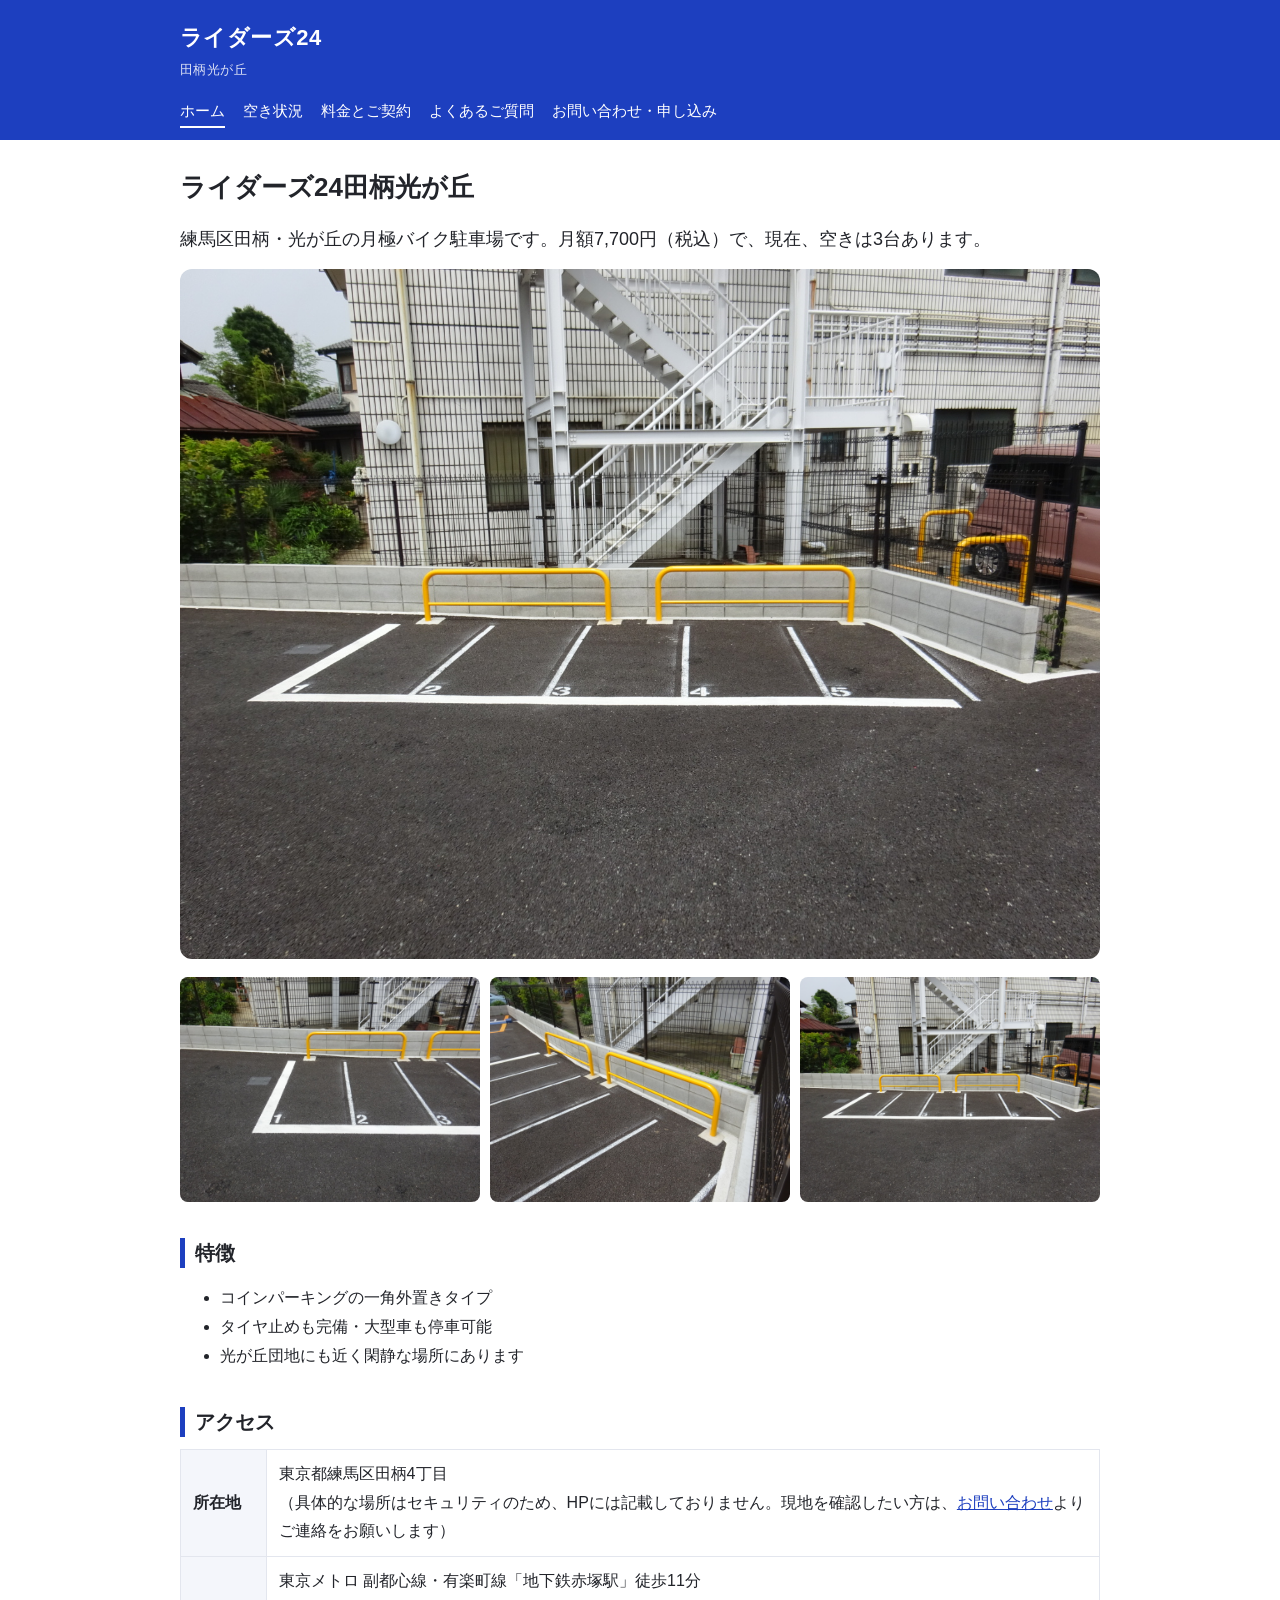
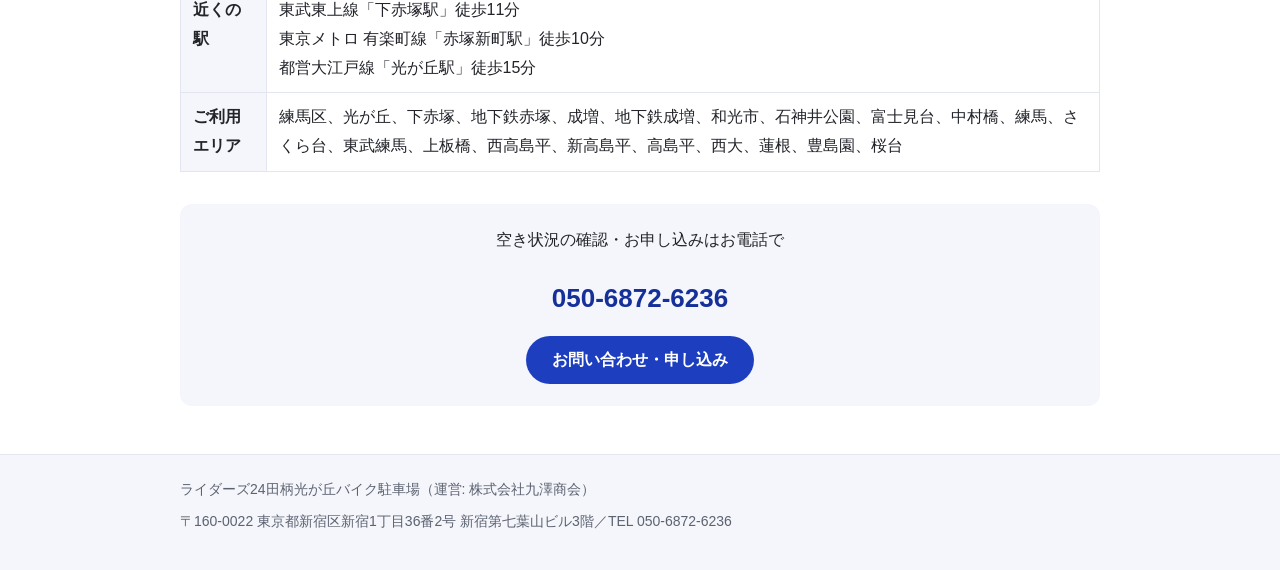
==== hikarigaoka/index.html @ acf4bc8e "ライダーズ24 サイト初版（ブランドトップ＋田柄光が丘5ページ）" ====
<!DOCTYPE html>
<html lang="ja">
<head>
<meta charset="utf-8">
<meta name="viewport" content="width=device-width, initial-scale=1">
<title>練馬区田柄・光が丘の月極バイク駐車場｜ライダーズ24田柄光が丘</title>
<meta name="description" content="練馬区田柄・光が丘の月極バイク駐車場「ライダーズ24田柄光が丘」。月額7,700円（税込）、現在空きは3台です。地下鉄赤塚駅・下赤塚駅から徒歩11分。">
<link rel="stylesheet" href="/assets/style.css">
<script type="application/ld+json">
{
  "@context": "https://schema.org",
  "@type": "ParkingFacility",
  "name": "ライダーズ24田柄光が丘",
  "address": { "@type": "PostalAddress", "addressRegion": "東京都", "addressLocality": "練馬区", "streetAddress": "田柄4丁目" },
  "telephone": "050-6872-6236",
  "url": "https://riders24.kuzawashokai.com/hikarigaoka/"
}
</script>
</head>
<body>
<header class="site-header">
  <div class="inner">
    <a class="brand" href="/">ライダーズ24<small>田柄光が丘</small></a>
  </div>
  <nav class="main-nav">
    <a href="/hikarigaoka/" aria-current="page">ホーム</a>
    <a href="/hikarigaoka/status/">空き状況</a>
    <a href="/hikarigaoka/price/">料金とご契約</a>
    <a href="/hikarigaoka/qanda/">よくあるご質問</a>
    <a href="/hikarigaoka/contact/">お問い合わせ・申し込み</a>
  </nav>
</header>
<main>
  <h1>ライダーズ24田柄光が丘</h1>
  <p class="lead">練馬区田柄・光が丘の月極バイク駐車場です。月額7,700円（税込）で、現在、空きは3台あります。</p>

  <div class="hero"><img src="/assets/img/photo1.jpg" alt="ライダーズ24田柄光が丘の駐車スペース"></div>
  <div class="gallery">
    <img src="/assets/img/photo2.jpg" alt="駐車スペースの様子">
    <img src="/assets/img/photo3.jpg" alt="駐車スペースの様子">
    <img src="/assets/img/photo1.jpg" alt="駐車スペースの様子">
  </div>

  <h2>特徴</h2>
  <ul>
    <li>コインパーキングの一角外置きタイプ</li>
    <li>タイヤ止めも完備・大型車も停車可能</li>
    <li>光が丘団地にも近く閑静な場所にあります</li>
  </ul>

  <h2>アクセス</h2>
  <table class="info">
    <tr><th>所在地</th><td>東京都練馬区田柄4丁目<br>（具体的な場所はセキュリティのため、HPには記載しておりません。現地を確認したい方は、<a href="/hikarigaoka/contact/">お問い合わせ</a>よりご連絡をお願いします）</td></tr>
    <tr><th>近くの駅</th><td>東京メトロ 副都心線・有楽町線「地下鉄赤塚駅」徒歩11分<br>
    東武東上線「下赤塚駅」徒歩11分<br>
    東京メトロ 有楽町線「赤塚新町駅」徒歩10分<br>
    都営大江戸線「光が丘駅」徒歩15分</td></tr>
    <tr><th>ご利用エリア</th><td>練馬区、光が丘、下赤塚、地下鉄赤塚、成増、地下鉄成増、和光市、石神井公園、富士見台、中村橋、練馬、さくら台、東武練馬、上板橋、西高島平、新高島平、高島平、西大、蓮根、豊島園、桜台</td></tr>
  </table>

  <div class="cta">
    <p>空き状況の確認・お申し込みはお電話で</p>
    <a class="tel" href="tel:+815068726236">050-6872-6236</a><br>
    <a class="btn" href="/hikarigaoka/contact/">お問い合わせ・申し込み</a>
  </div>
</main>
<footer class="site-footer">
  <div class="inner">
    <p>ライダーズ24田柄光が丘バイク駐車場（運営: 株式会社九澤商会）</p>
    <p>〒160-0022 東京都新宿区新宿1丁目36番2号 新宿第七葉山ビル3階／TEL 050-6872-6236</p>
  </div>
</footer>
</body>
</html>
---- assets/style.css ----
:root {
  --navy: #1d3fbf;
  --navy-dark: #16309a;
  --ink: #22242a;
  --muted: #5c6270;
  --line: #e3e6ee;
  --bg-soft: #f4f6fb;
  --ok: #0e7a3d;
  --full: #8a8f9c;
  --radius: 12px;
}
* { box-sizing: border-box; }
html { -webkit-text-size-adjust: 100%; }
body {
  margin: 0;
  font-family: "Hiragino Kaku Gothic ProN", "Hiragino Sans", "Noto Sans JP", "Yu Gothic", Meiryo, sans-serif;
  color: var(--ink);
  line-height: 1.8;
  font-size: 16px;
  background: #fff;
}
a { color: var(--navy); }
img { max-width: 100%; height: auto; display: block; }

.site-header {
  background: var(--navy);
  color: #fff;
}
.site-header .inner {
  max-width: 960px;
  margin: 0 auto;
  padding: 18px 20px 14px;
}
.site-header .brand {
  color: #fff;
  text-decoration: none;
  font-size: 22px;
  font-weight: 700;
  letter-spacing: .02em;
}
.site-header .brand small {
  display: block;
  font-size: 13px;
  font-weight: 400;
  opacity: .85;
}
.main-nav {
  max-width: 960px;
  margin: 0 auto;
  padding: 0 20px 12px;
  display: flex;
  flex-wrap: wrap;
  gap: 4px 18px;
}
.main-nav a {
  color: #fff;
  text-decoration: none;
  font-size: 15px;
  padding: 2px 0;
  border-bottom: 2px solid transparent;
}
.main-nav a:hover, .main-nav a[aria-current="page"] { border-bottom-color: #fff; }

main {
  max-width: 960px;
  margin: 0 auto;
  padding: 28px 20px 48px;
}
h1 { font-size: 26px; line-height: 1.5; margin: 0 0 16px; }
h2 {
  font-size: 20px;
  margin: 36px 0 12px;
  padding-left: 10px;
  border-left: 5px solid var(--navy);
  line-height: 1.5;
}
p { margin: 0 0 14px; }
.lead { font-size: 18px; }

.hero img {
  width: 100%;
  border-radius: var(--radius);
}
.gallery {
  display: grid;
  grid-template-columns: repeat(3, 1fr);
  gap: 10px;
  margin: 18px 0;
}
.gallery img { border-radius: 8px; aspect-ratio: 4 / 3; object-fit: cover; width: 100%; }

.card {
  border: 1px solid var(--line);
  border-radius: var(--radius);
  padding: 20px;
  background: #fff;
}
.card h3 { margin: 0 0 8px; font-size: 18px; }
.card-grid { display: grid; grid-template-columns: 1fr; gap: 14px; }
@media (min-width: 640px) { .card-grid { grid-template-columns: 1fr 1fr; } }

.price-big { font-size: 30px; font-weight: 700; color: var(--navy-dark); }
.badge {
  display: inline-block;
  background: var(--ok);
  color: #fff;
  border-radius: 999px;
  padding: 1px 12px;
  font-size: 14px;
  font-weight: 700;
  vertical-align: middle;
}

table.slots, table.info {
  width: 100%;
  border-collapse: collapse;
  margin: 12px 0 18px;
  font-size: 16px;
}
table.slots th, table.slots td,
table.info th, table.info td {
  border: 1px solid var(--line);
  padding: 10px 12px;
  text-align: left;
}
table.slots th, table.info th { background: var(--bg-soft); font-weight: 700; }
table.slots td { text-align: center; }
table.slots th { text-align: center; }
.st-open { color: var(--ok); font-weight: 700; }
.st-full { color: var(--full); }

.notice {
  background: #fff8e6;
  border: 1px solid #f0dfa8;
  border-radius: var(--radius);
  padding: 14px 18px;
  margin: 16px 0;
}
ol.flow { padding-left: 22px; }
ol.flow li { margin-bottom: 8px; }

.qa dt { font-weight: 700; font-size: 17px; margin: 22px 0 6px; }
.qa dd { margin: 0 0 8px; }

.cta {
  background: var(--bg-soft);
  border-radius: var(--radius);
  padding: 22px;
  text-align: center;
  margin: 32px 0 0;
}
.cta .tel {
  display: inline-block;
  font-size: 26px;
  font-weight: 700;
  color: var(--navy-dark);
  text-decoration: none;
  margin: 6px 0;
}
.btn {
  display: inline-block;
  background: var(--navy);
  color: #fff;
  text-decoration: none;
  border-radius: 999px;
  padding: 10px 26px;
  font-weight: 700;
  margin-top: 8px;
}
.btn:hover { background: var(--navy-dark); }

.site-footer {
  border-top: 1px solid var(--line);
  background: var(--bg-soft);
  color: var(--muted);
  font-size: 14px;
}
.site-footer .inner { max-width: 960px; margin: 0 auto; padding: 22px 20px 30px; }
.site-footer p { margin: 0 0 6px; }
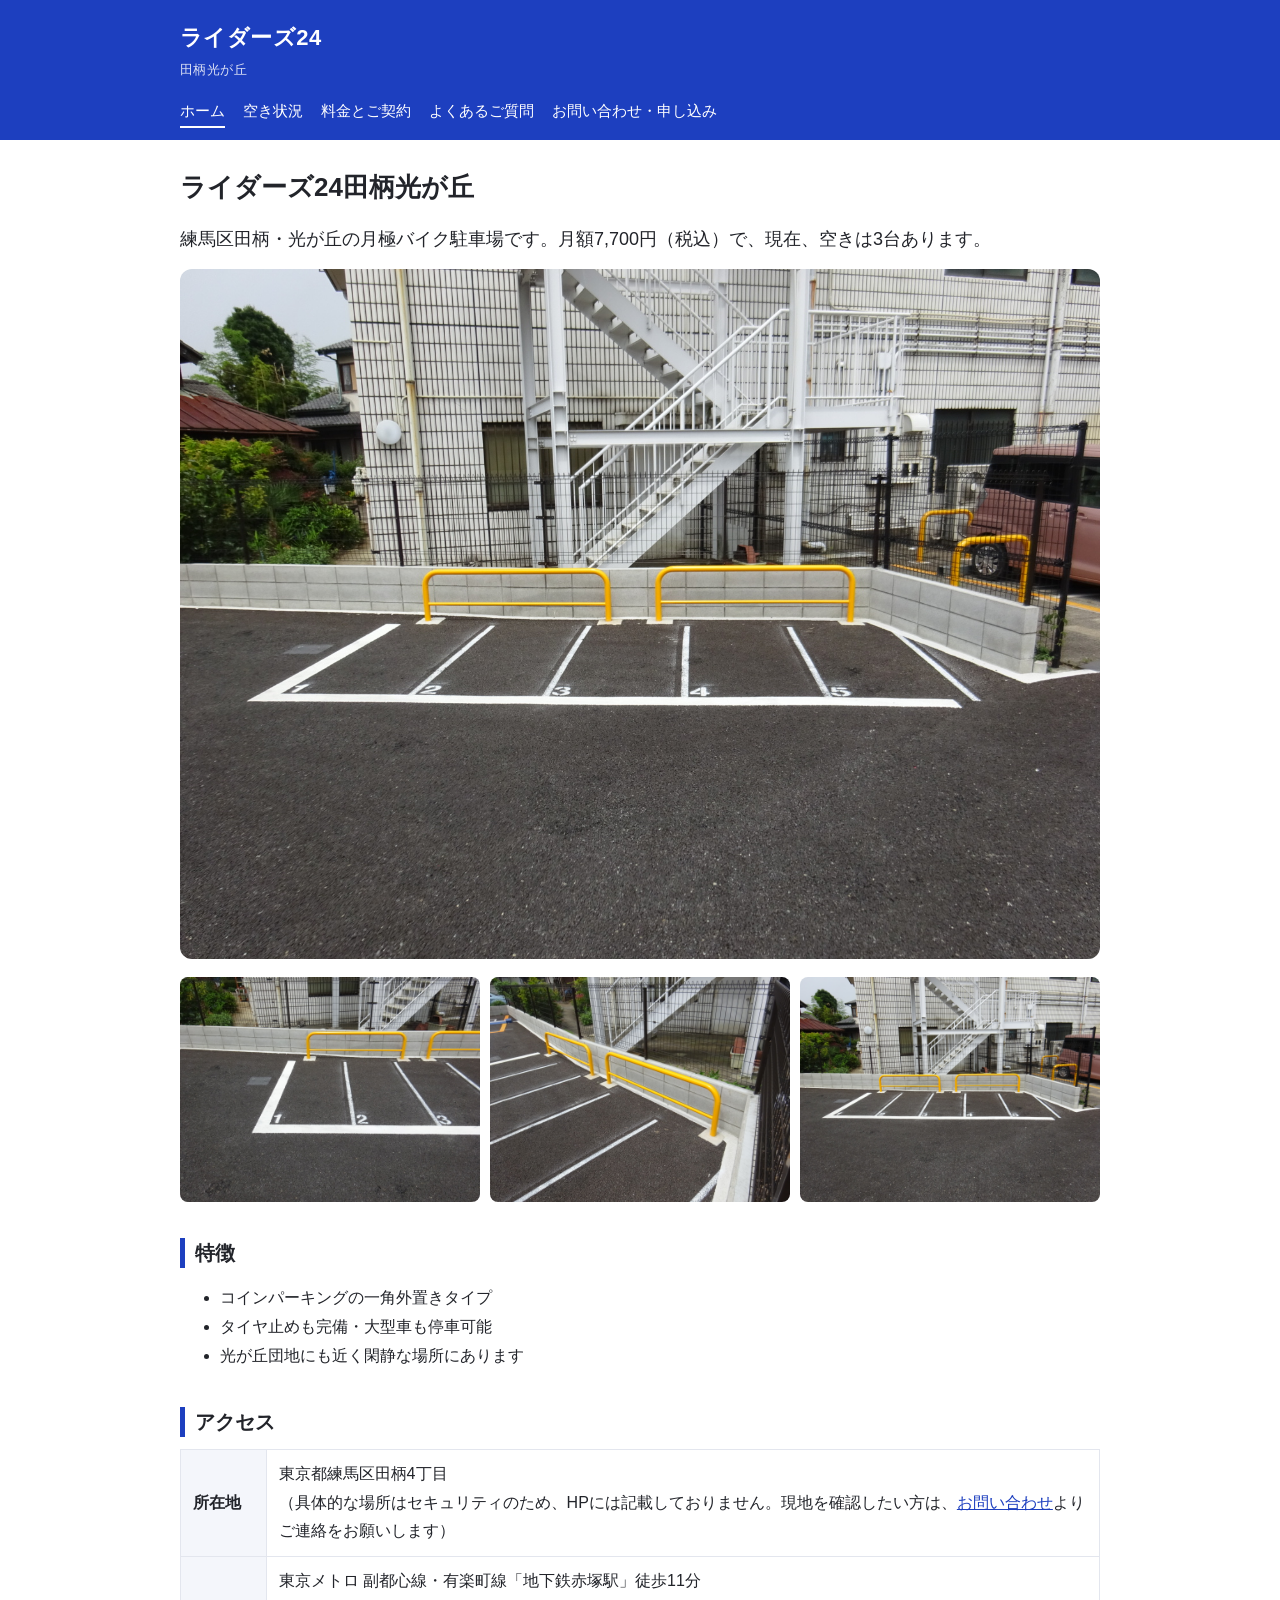
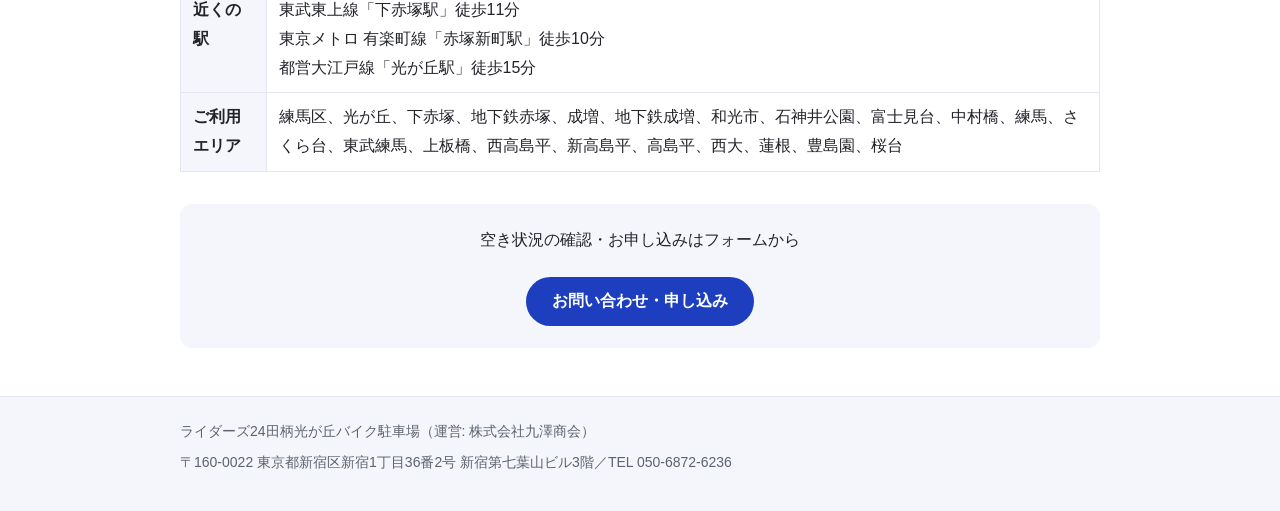
==== commit 6efa7aea: "CTAをフォーム誘導に変更（見出し文言変更・大きな電話番号を削除）" ====
--- a/hikarigaoka/index.html
+++ b/hikarigaoka/index.html
@@ -3,9 +3,12 @@
 <head>
 <meta charset="utf-8">
 <meta name="viewport" content="width=device-width, initial-scale=1">
+<link rel="icon" type="image/svg+xml" href="../favicon.svg">
+<link rel="icon" type="image/png" sizes="32x32" href="../favicon-32.png">
+<link rel="apple-touch-icon" href="../apple-touch-icon.png">
 <title>練馬区田柄・光が丘の月極バイク駐車場｜ライダーズ24田柄光が丘</title>
 <meta name="description" content="練馬区田柄・光が丘の月極バイク駐車場「ライダーズ24田柄光が丘」。月額7,700円（税込）、現在空きは3台です。地下鉄赤塚駅・下赤塚駅から徒歩11分。">
-<link rel="stylesheet" href="/assets/style.css">
+<link rel="stylesheet" href="../assets/style.css">
 <script type="application/ld+json">
 {
   "@context": "https://schema.org",
@@ -20,25 +23,25 @@
 <body>
 <header class="site-header">
   <div class="inner">
-    <a class="brand" href="/">ライダーズ24<small>田柄光が丘</small></a>
+    <a class="brand" href="../">ライダーズ24<small>田柄光が丘</small></a>
   </div>
   <nav class="main-nav">
-    <a href="/hikarigaoka/" aria-current="page">ホーム</a>
-    <a href="/hikarigaoka/status/">空き状況</a>
-    <a href="/hikarigaoka/price/">料金とご契約</a>
-    <a href="/hikarigaoka/qanda/">よくあるご質問</a>
-    <a href="/hikarigaoka/contact/">お問い合わせ・申し込み</a>
+    <a href="./" aria-current="page">ホーム</a>
+    <a href="status/">空き状況</a>
+    <a href="price/">料金とご契約</a>
+    <a href="qanda/">よくあるご質問</a>
+    <a href="contact/">お問い合わせ・申し込み</a>
   </nav>
 </header>
 <main>
   <h1>ライダーズ24田柄光が丘</h1>
   <p class="lead">練馬区田柄・光が丘の月極バイク駐車場です。月額7,700円（税込）で、現在、空きは3台あります。</p>
 
-  <div class="hero"><img src="/assets/img/photo1.jpg" alt="ライダーズ24田柄光が丘の駐車スペース"></div>
+  <div class="hero"><img src="../assets/img/photo1.jpg" alt="ライダーズ24田柄光が丘の駐車スペース"></div>
   <div class="gallery">
-    <img src="/assets/img/photo2.jpg" alt="駐車スペースの様子">
-    <img src="/assets/img/photo3.jpg" alt="駐車スペースの様子">
-    <img src="/assets/img/photo1.jpg" alt="駐車スペースの様子">
+    <img src="../assets/img/photo2.jpg" alt="駐車スペースの様子">
+    <img src="../assets/img/photo3.jpg" alt="駐車スペースの様子">
+    <img src="../assets/img/photo1.jpg" alt="駐車スペースの様子">
   </div>
 
   <h2>特徴</h2>
@@ -50,7 +53,7 @@
 
   <h2>アクセス</h2>
   <table class="info">
-    <tr><th>所在地</th><td>東京都練馬区田柄4丁目<br>（具体的な場所はセキュリティのため、HPには記載しておりません。現地を確認したい方は、<a href="/hikarigaoka/contact/">お問い合わせ</a>よりご連絡をお願いします）</td></tr>
+    <tr><th>所在地</th><td>東京都練馬区田柄4丁目<br>（具体的な場所はセキュリティのため、HPには記載しておりません。現地を確認したい方は、<a href="contact/">お問い合わせ</a>よりご連絡をお願いします）</td></tr>
     <tr><th>近くの駅</th><td>東京メトロ 副都心線・有楽町線「地下鉄赤塚駅」徒歩11分<br>
     東武東上線「下赤塚駅」徒歩11分<br>
     東京メトロ 有楽町線「赤塚新町駅」徒歩10分<br>
@@ -59,9 +62,8 @@
   </table>
 
   <div class="cta">
-    <p>空き状況の確認・お申し込みはお電話で</p>
-    <a class="tel" href="tel:+815068726236">050-6872-6236</a><br>
-    <a class="btn" href="/hikarigaoka/contact/">お問い合わせ・申し込み</a>
+    <p>空き状況の確認・お申し込みはフォームから</p>
+    <a class="btn" href="contact/">お問い合わせ・申し込み</a>
   </div>
 </main>
 <footer class="site-footer">
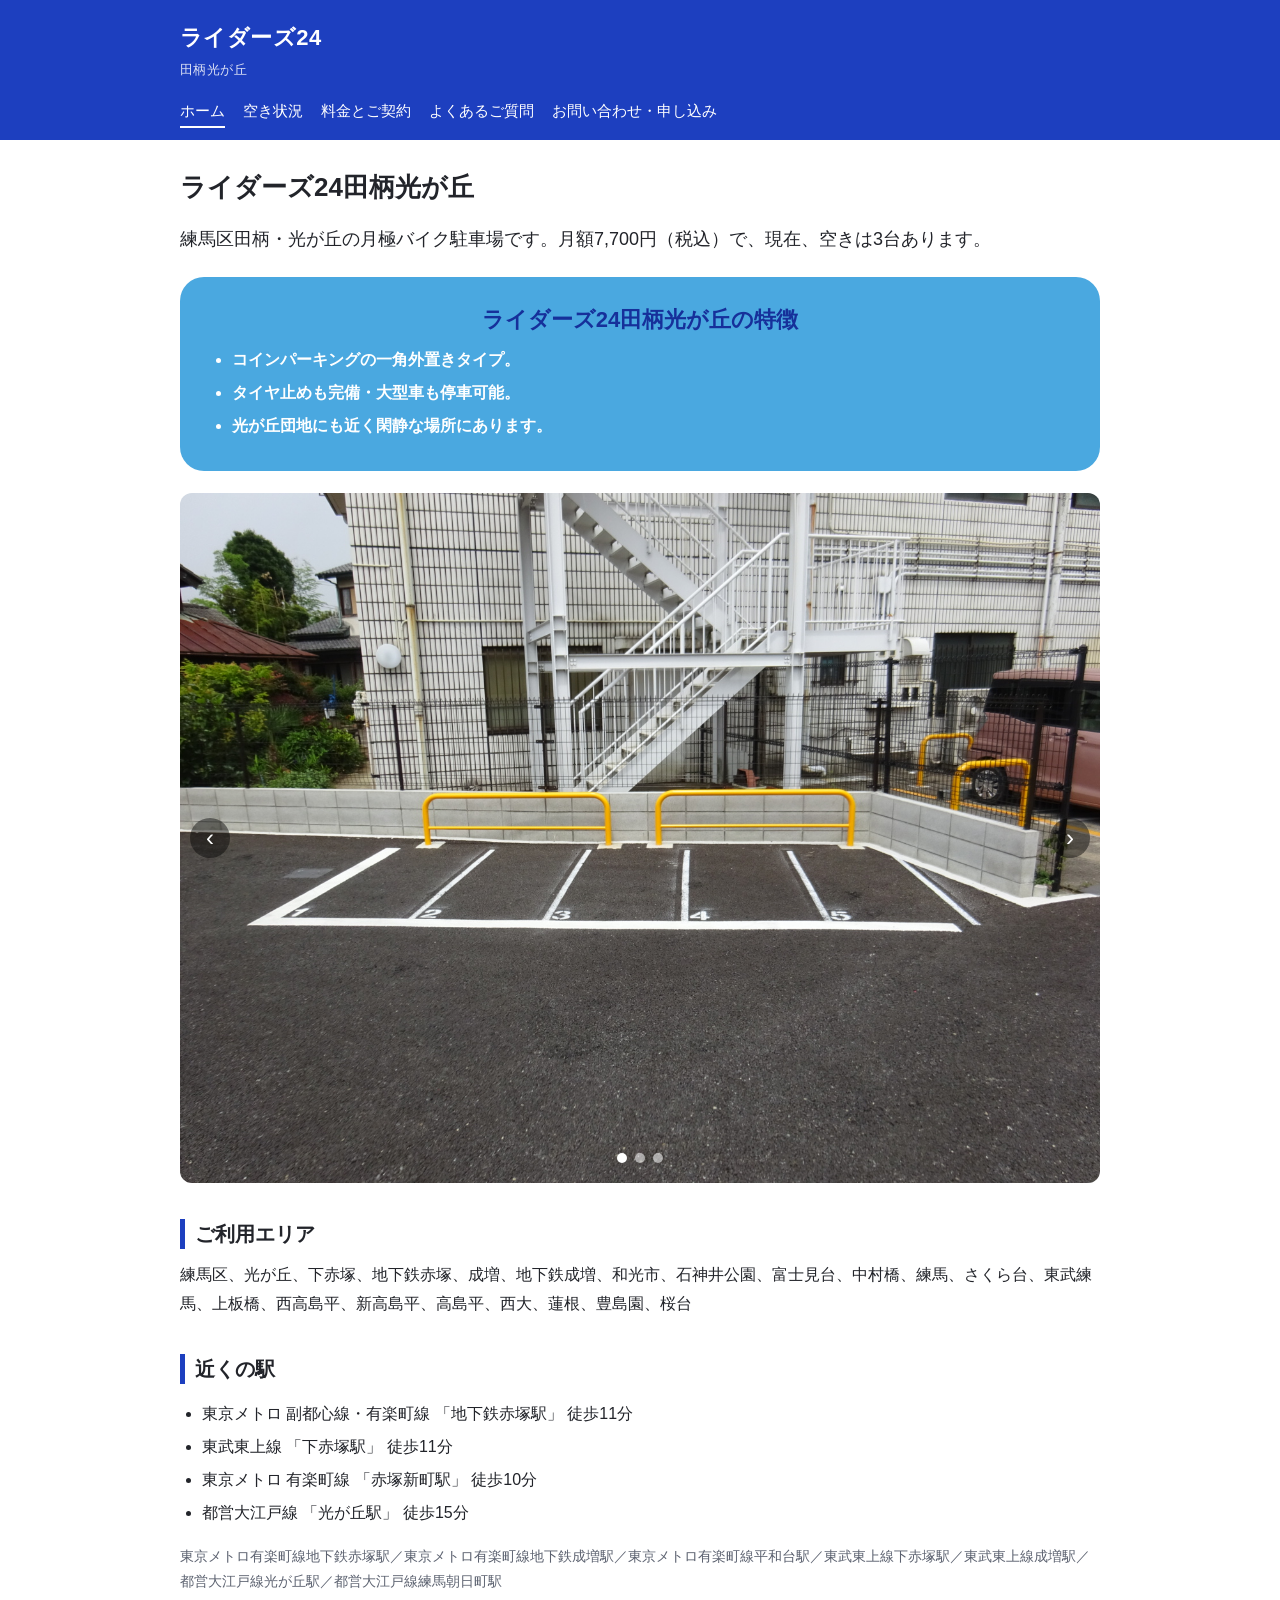
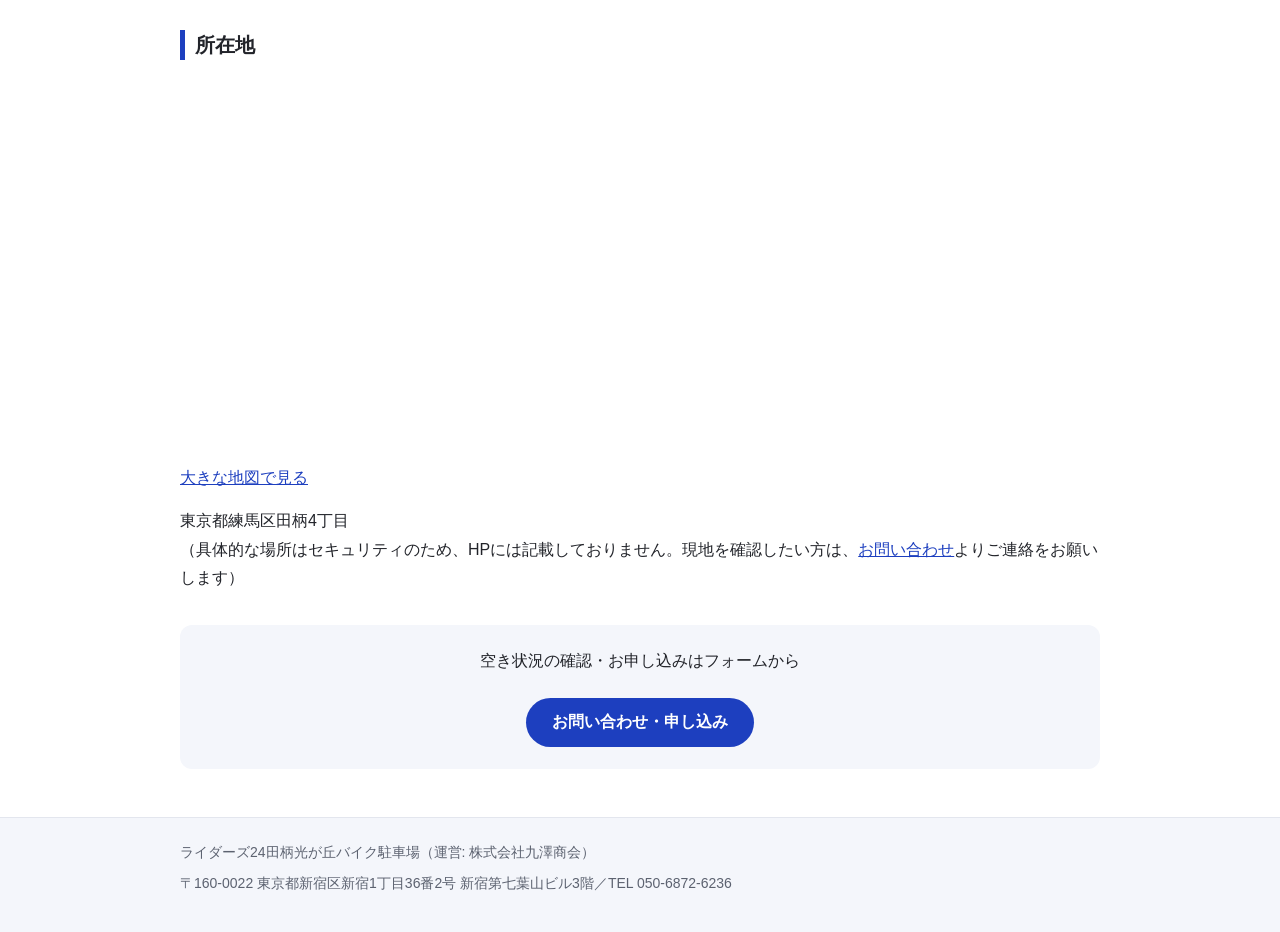
==== commit 03e6e347: "トップをWix同等機能に: 特徴ボックス・写真スライダー・ご利用エリア/近くの駅の独立セクション・Googleマップ埋め込み、sitemap/robots追加" ====
--- a/hikarigaoka/index.html
+++ b/hikarigaoka/index.html
@@ -37,29 +37,44 @@
   <h1>ライダーズ24田柄光が丘</h1>
   <p class="lead">練馬区田柄・光が丘の月極バイク駐車場です。月額7,700円（税込）で、現在、空きは3台あります。</p>
 
-  <div class="hero"><img src="../assets/img/photo1.jpg" alt="ライダーズ24田柄光が丘の駐車スペース"></div>
-  <div class="gallery">
-    <img src="../assets/img/photo2.jpg" alt="駐車スペースの様子">
-    <img src="../assets/img/photo3.jpg" alt="駐車スペースの様子">
-    <img src="../assets/img/photo1.jpg" alt="駐車スペースの様子">
+  <section class="feature-box">
+    <h2>ライダーズ24田柄光が丘の特徴</h2>
+    <ul>
+      <li>コインパーキングの一角外置きタイプ。</li>
+      <li>タイヤ止めも完備・大型車も停車可能。</li>
+      <li>光が丘団地にも近く閑静な場所にあります。</li>
+    </ul>
+  </section>
+
+  <div class="slider" id="slider">
+    <div class="slides">
+      <img src="../assets/img/photo1.jpg" alt="ライダーズ24田柄光が丘の駐車スペース全景" class="active">
+      <img src="../assets/img/photo2.jpg" alt="区画1〜3とタイヤ止め" loading="lazy">
+      <img src="../assets/img/photo3.jpg" alt="駐車スペースを横から見た様子" loading="lazy">
+    </div>
+    <button type="button" class="slider-btn prev" aria-label="前の写真">‹</button>
+    <button type="button" class="slider-btn next" aria-label="次の写真">›</button>
+    <div class="slider-dots" role="tablist" aria-label="写真の切り替え"></div>
   </div>
 
-  <h2>特徴</h2>
-  <ul>
-    <li>コインパーキングの一角外置きタイプ</li>
-    <li>タイヤ止めも完備・大型車も停車可能</li>
-    <li>光が丘団地にも近く閑静な場所にあります</li>
+  <h2>ご利用エリア</h2>
+  <p>練馬区、光が丘、下赤塚、地下鉄赤塚、成増、地下鉄成増、和光市、石神井公園、富士見台、中村橋、練馬、さくら台、東武練馬、上板橋、西高島平、新高島平、高島平、西大、蓮根、豊島園、桜台</p>
+
+  <h2>近くの駅</h2>
+  <ul class="stations">
+    <li>東京メトロ 副都心線・有楽町線 「地下鉄赤塚駅」 徒歩11分</li>
+    <li>東武東上線 「下赤塚駅」 徒歩11分</li>
+    <li>東京メトロ 有楽町線 「赤塚新町駅」 徒歩10分</li>
+    <li>都営大江戸線 「光が丘駅」 徒歩15分</li>
   </ul>
+  <p class="station-names">東京メトロ有楽町線地下鉄赤塚駅／東京メトロ有楽町線地下鉄成増駅／東京メトロ有楽町線平和台駅／東武東上線下赤塚駅／東武東上線成増駅／都営大江戸線光が丘駅／都営大江戸線練馬朝日町駅</p>
 
-  <h2>アクセス</h2>
-  <table class="info">
-    <tr><th>所在地</th><td>東京都練馬区田柄4丁目<br>（具体的な場所はセキュリティのため、HPには記載しておりません。現地を確認したい方は、<a href="contact/">お問い合わせ</a>よりご連絡をお願いします）</td></tr>
-    <tr><th>近くの駅</th><td>東京メトロ 副都心線・有楽町線「地下鉄赤塚駅」徒歩11分<br>
-    東武東上線「下赤塚駅」徒歩11分<br>
-    東京メトロ 有楽町線「赤塚新町駅」徒歩10分<br>
-    都営大江戸線「光が丘駅」徒歩15分</td></tr>
-    <tr><th>ご利用エリア</th><td>練馬区、光が丘、下赤塚、地下鉄赤塚、成増、地下鉄成増、和光市、石神井公園、富士見台、中村橋、練馬、さくら台、東武練馬、上板橋、西高島平、新高島平、高島平、西大、蓮根、豊島園、桜台</td></tr>
-  </table>
+  <h2>所在地</h2>
+  <div class="map-wrap">
+    <iframe src="https://www.google.com/maps?q=%E6%9D%B1%E4%BA%AC%E9%83%BD%E7%B7%B4%E9%A6%AC%E5%8C%BA%E7%94%B0%E6%9F%844%E4%B8%81%E7%9B%AE&amp;output=embed" loading="lazy" title="ライダーズ24田柄光が丘の地図（東京都練馬区田柄4丁目）" referrerpolicy="no-referrer-when-downgrade"></iframe>
+  </div>
+  <p><a href="https://www.google.com/maps/search/?api=1&amp;query=%E6%9D%B1%E4%BA%AC%E9%83%BD%E7%B7%B4%E9%A6%AC%E5%8C%BA%E7%94%B0%E6%9F%844%E4%B8%81%E7%9B%AE" target="_blank" rel="noopener">大きな地図で見る</a></p>
+  <p>東京都練馬区田柄4丁目<br>（具体的な場所はセキュリティのため、HPには記載しておりません。現地を確認したい方は、<a href="contact/">お問い合わせ</a>よりご連絡をお願いします）</p>
 
   <div class="cta">
     <p>空き状況の確認・お申し込みはフォームから</p>
@@ -72,5 +87,42 @@
     <p>〒160-0022 東京都新宿区新宿1丁目36番2号 新宿第七葉山ビル3階／TEL 050-6872-6236</p>
   </div>
 </footer>
+<script>
+(function () {
+  var slider = document.getElementById('slider');
+  if (!slider) return;
+  var imgs = slider.querySelectorAll('.slides img');
+  var dotsWrap = slider.querySelector('.slider-dots');
+  var current = 0, timer = null;
+  var dots = [];
+  imgs.forEach(function (_, i) {
+    var d = document.createElement('button');
+    d.type = 'button';
+    d.setAttribute('aria-label', (i + 1) + '枚目の写真');
+    d.addEventListener('click', function () { show(i); restart(); });
+    dotsWrap.appendChild(d);
+    dots.push(d);
+  });
+  function show(i) {
+    imgs[current].classList.remove('active');
+    dots[current].classList.remove('active');
+    current = (i + imgs.length) % imgs.length;
+    imgs[current].classList.add('active');
+    dots[current].classList.add('active');
+  }
+  function next() { show(current + 1); }
+  function start() {
+    if (window.matchMedia('(prefers-reduced-motion: reduce)').matches) return;
+    timer = setInterval(next, 5000);
+  }
+  function restart() { clearInterval(timer); start(); }
+  slider.querySelector('.prev').addEventListener('click', function () { show(current - 1); restart(); });
+  slider.querySelector('.next').addEventListener('click', function () { next(); restart(); });
+  slider.addEventListener('mouseenter', function () { clearInterval(timer); });
+  slider.addEventListener('mouseleave', restart);
+  dots[0].classList.add('active');
+  start();
+})();
+</script>
 </body>
 </html>
--- a/assets/style.css
+++ b/assets/style.css
@@ -89,6 +89,88 @@
 }
 .gallery img { border-radius: 8px; aspect-ratio: 4 / 3; object-fit: cover; width: 100%; }
 
+.feature-box {
+  background: #4aa8e0;
+  border-radius: 24px;
+  padding: 26px 30px;
+  margin: 22px 0;
+  color: #fff;
+}
+.feature-box h2 {
+  border: none;
+  padding: 0;
+  margin: 0 0 10px;
+  color: #16309a;
+  font-size: 22px;
+  text-align: center;
+}
+.feature-box ul { margin: 0; padding-left: 22px; font-weight: 700; }
+.feature-box li { margin-bottom: 4px; }
+
+.slider {
+  position: relative;
+  border-radius: var(--radius);
+  overflow: hidden;
+  margin: 18px 0;
+}
+.slider .slides img {
+  display: none;
+  width: 100%;
+  aspect-ratio: 4 / 3;
+  object-fit: cover;
+}
+.slider .slides img.active { display: block; }
+.slider-btn {
+  position: absolute;
+  top: 50%;
+  transform: translateY(-50%);
+  background: rgba(0, 0, 0, .45);
+  color: #fff;
+  border: none;
+  width: 40px;
+  height: 40px;
+  border-radius: 50%;
+  font-size: 24px;
+  line-height: 1;
+  cursor: pointer;
+}
+.slider-btn.prev { left: 10px; }
+.slider-btn.next { right: 10px; }
+.slider-dots {
+  position: absolute;
+  bottom: 10px;
+  left: 0;
+  right: 0;
+  text-align: center;
+}
+.slider-dots button {
+  width: 10px;
+  height: 10px;
+  border-radius: 50%;
+  border: none;
+  margin: 0 4px;
+  background: rgba(255, 255, 255, .55);
+  cursor: pointer;
+  padding: 0;
+}
+.slider-dots button.active { background: #fff; }
+
+ul.stations { padding-left: 22px; }
+ul.stations li { margin-bottom: 4px; }
+.station-names { color: var(--muted); font-size: 14px; }
+
+.map-wrap {
+  border-radius: var(--radius);
+  overflow: hidden;
+  margin: 12px 0;
+}
+.map-wrap iframe {
+  width: 100%;
+  height: 380px;
+  border: 0;
+  display: block;
+}
+
 .card {
   border: 1px solid var(--line);
   border-radius: var(--radius);
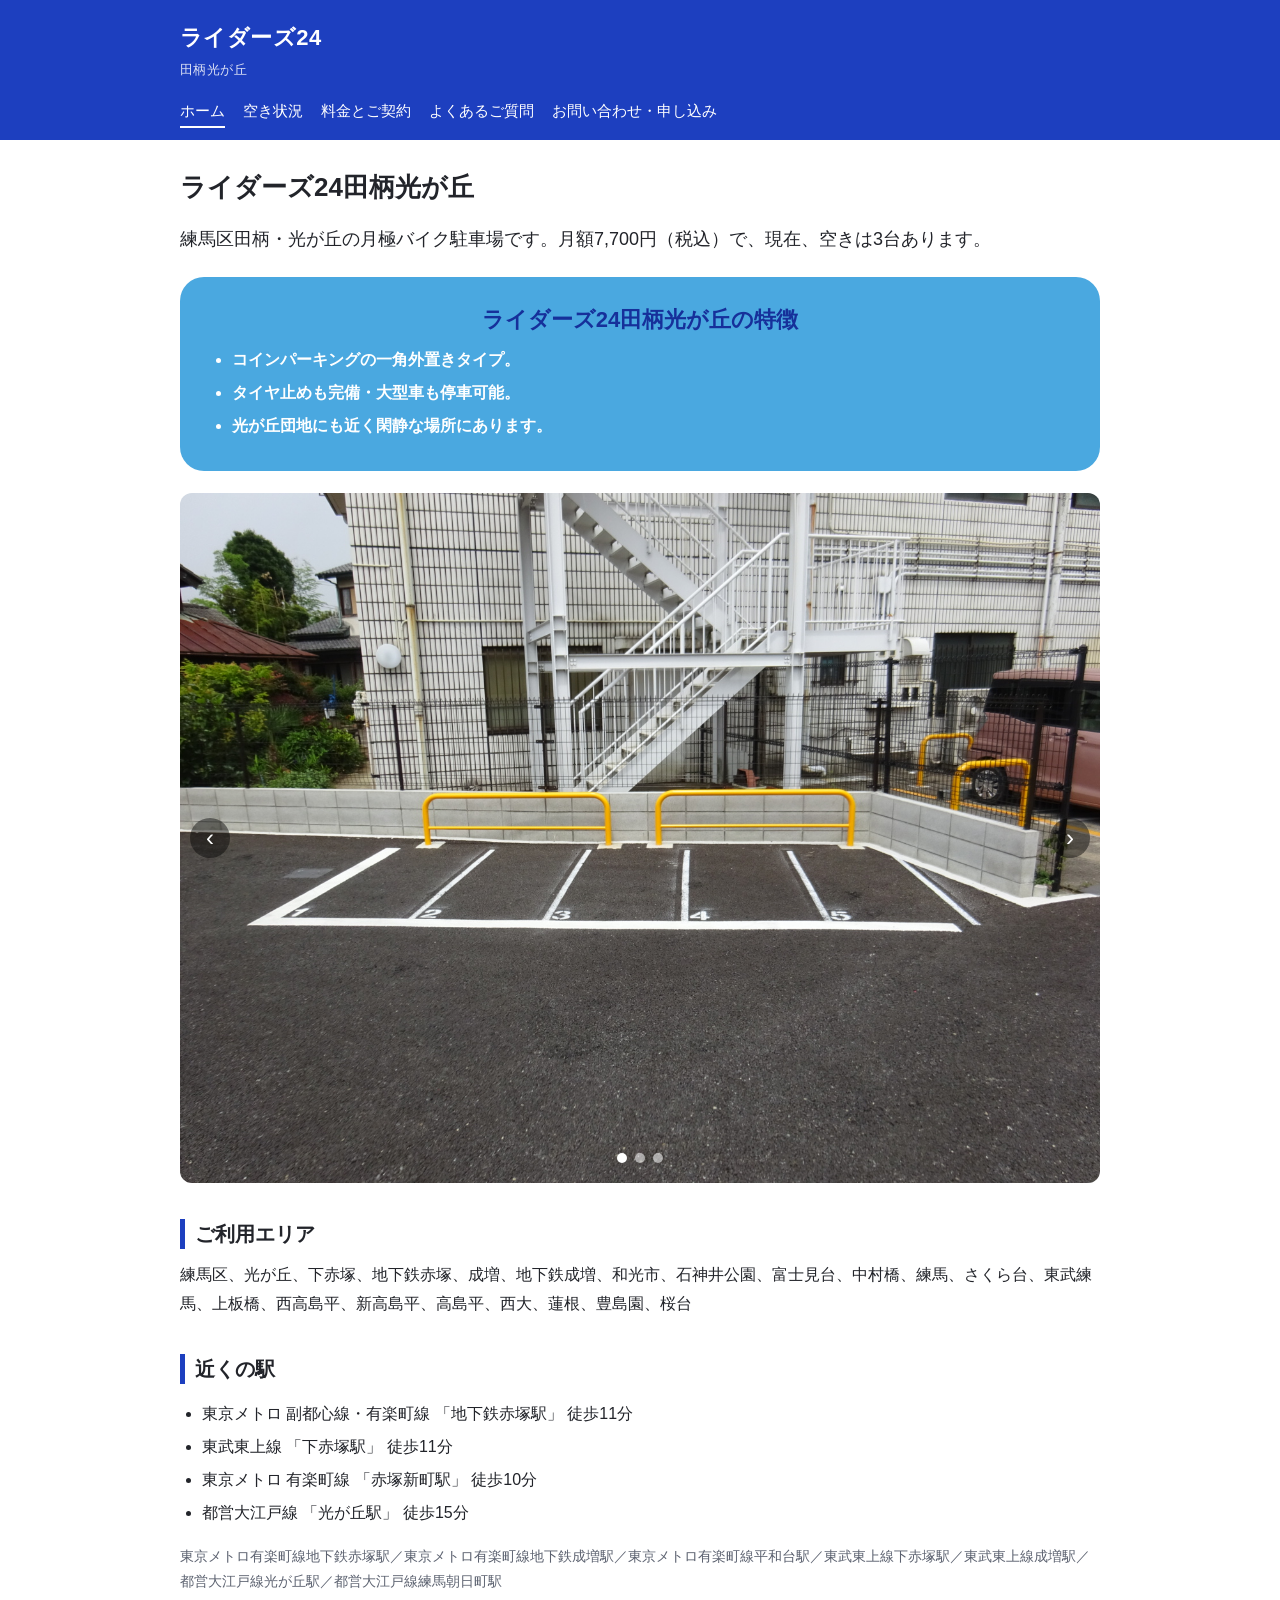
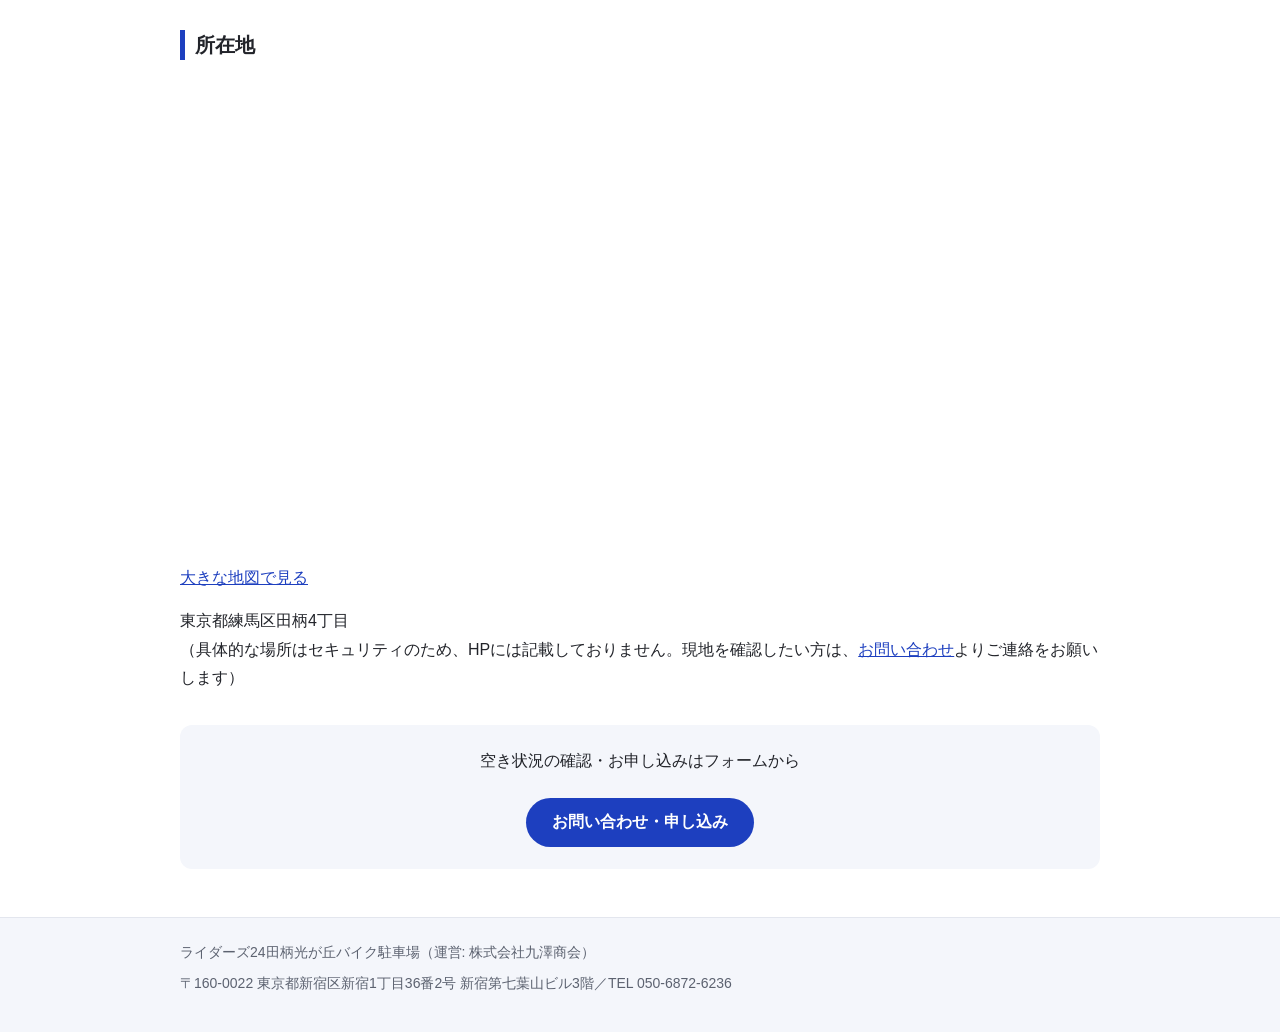
==== commit e4254505: "地図: 座標指定でピンを立て、高さを480pxに拡大" ====
--- a/hikarigaoka/index.html
+++ b/hikarigaoka/index.html
@@ -71,9 +71,9 @@
 
   <h2>所在地</h2>
   <div class="map-wrap">
-    <iframe src="https://www.google.com/maps?q=%E6%9D%B1%E4%BA%AC%E9%83%BD%E7%B7%B4%E9%A6%AC%E5%8C%BA%E7%94%B0%E6%9F%844%E4%B8%81%E7%9B%AE&amp;output=embed" loading="lazy" title="ライダーズ24田柄光が丘の地図（東京都練馬区田柄4丁目）" referrerpolicy="no-referrer-when-downgrade"></iframe>
+    <iframe src="https://www.google.com/maps?q=35.767425,139.639919&amp;z=16&amp;output=embed" loading="lazy" title="ライダーズ24田柄光が丘の地図（東京都練馬区田柄4丁目）" referrerpolicy="no-referrer-when-downgrade"></iframe>
   </div>
-  <p><a href="https://www.google.com/maps/search/?api=1&amp;query=%E6%9D%B1%E4%BA%AC%E9%83%BD%E7%B7%B4%E9%A6%AC%E5%8C%BA%E7%94%B0%E6%9F%844%E4%B8%81%E7%9B%AE" target="_blank" rel="noopener">大きな地図で見る</a></p>
+  <p><a href="https://www.google.com/maps/search/?api=1&amp;query=35.767425,139.639919" target="_blank" rel="noopener">大きな地図で見る</a></p>
   <p>東京都練馬区田柄4丁目<br>（具体的な場所はセキュリティのため、HPには記載しておりません。現地を確認したい方は、<a href="contact/">お問い合わせ</a>よりご連絡をお願いします）</p>
 
   <div class="cta">
--- a/assets/style.css
+++ b/assets/style.css
@@ -166,7 +166,7 @@
 }
 .map-wrap iframe {
   width: 100%;
-  height: 380px;
+  height: 480px;
   border: 0;
   display: block;
 }
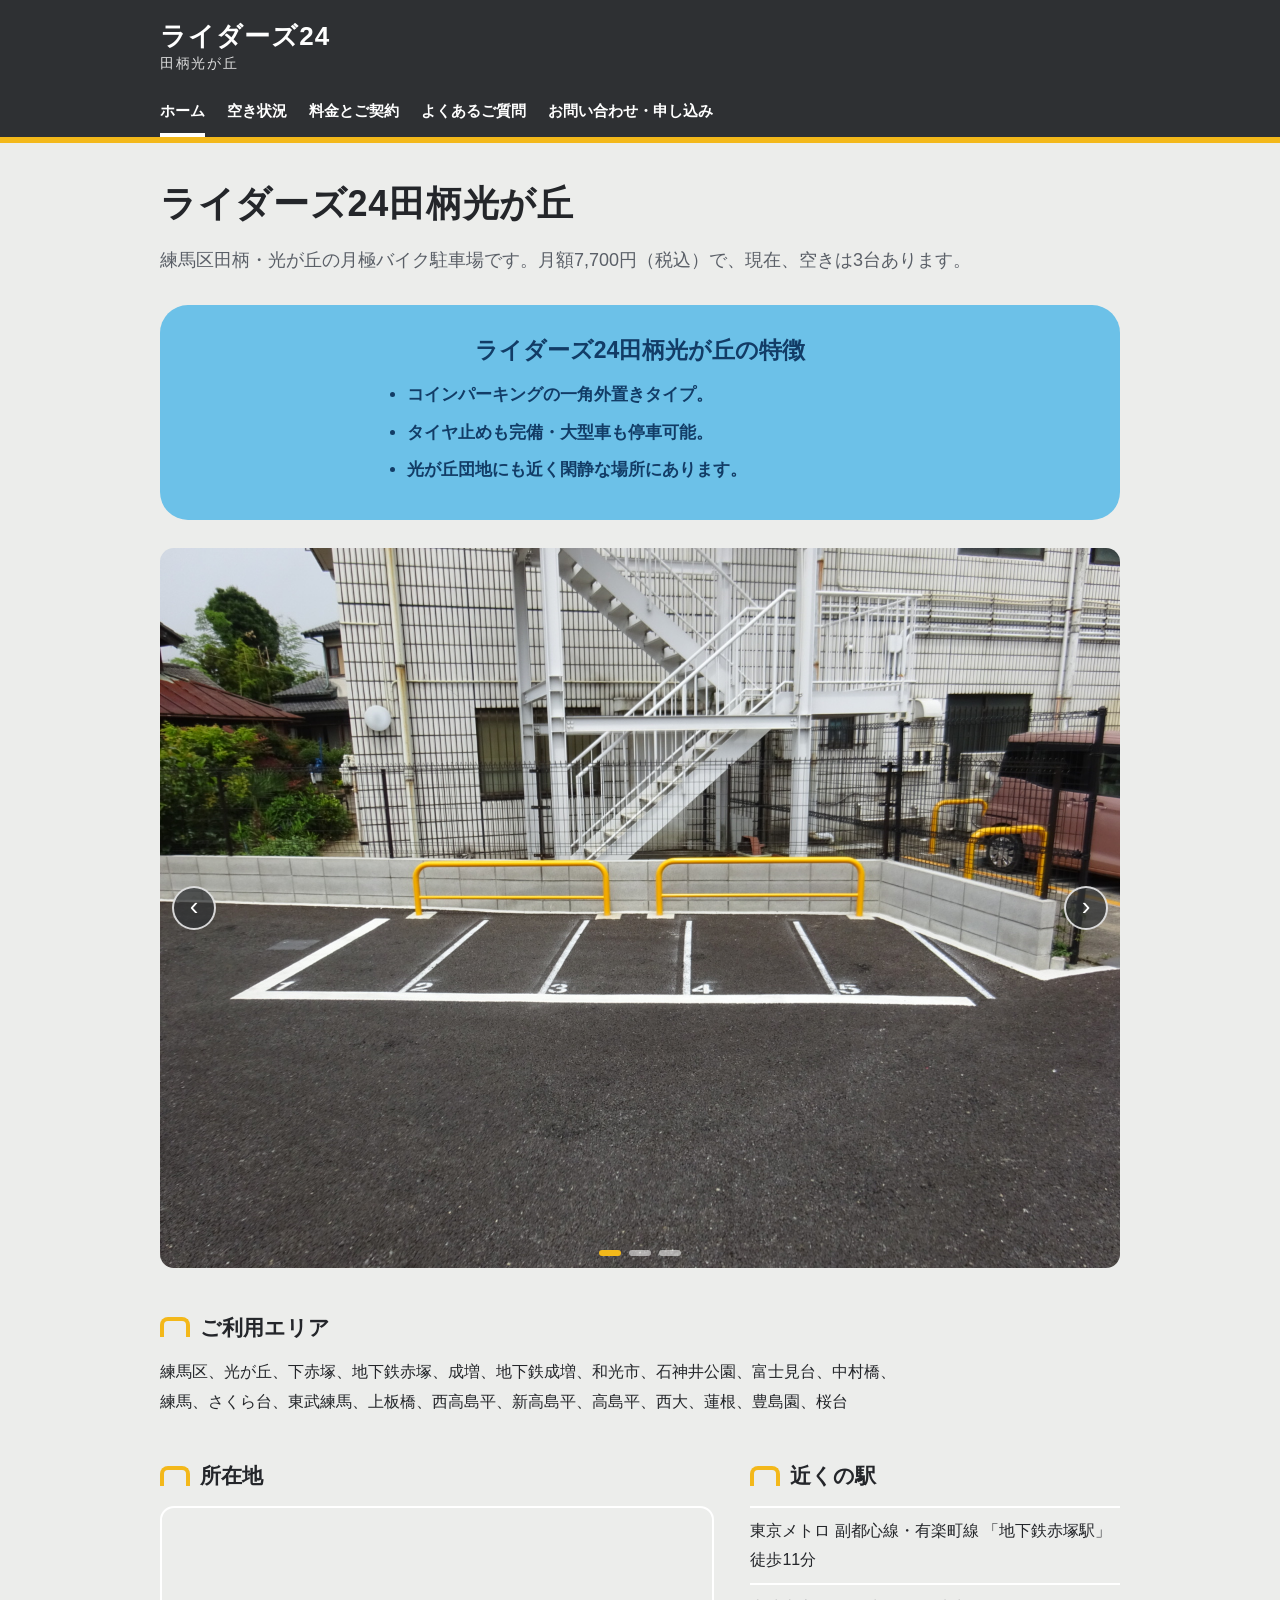
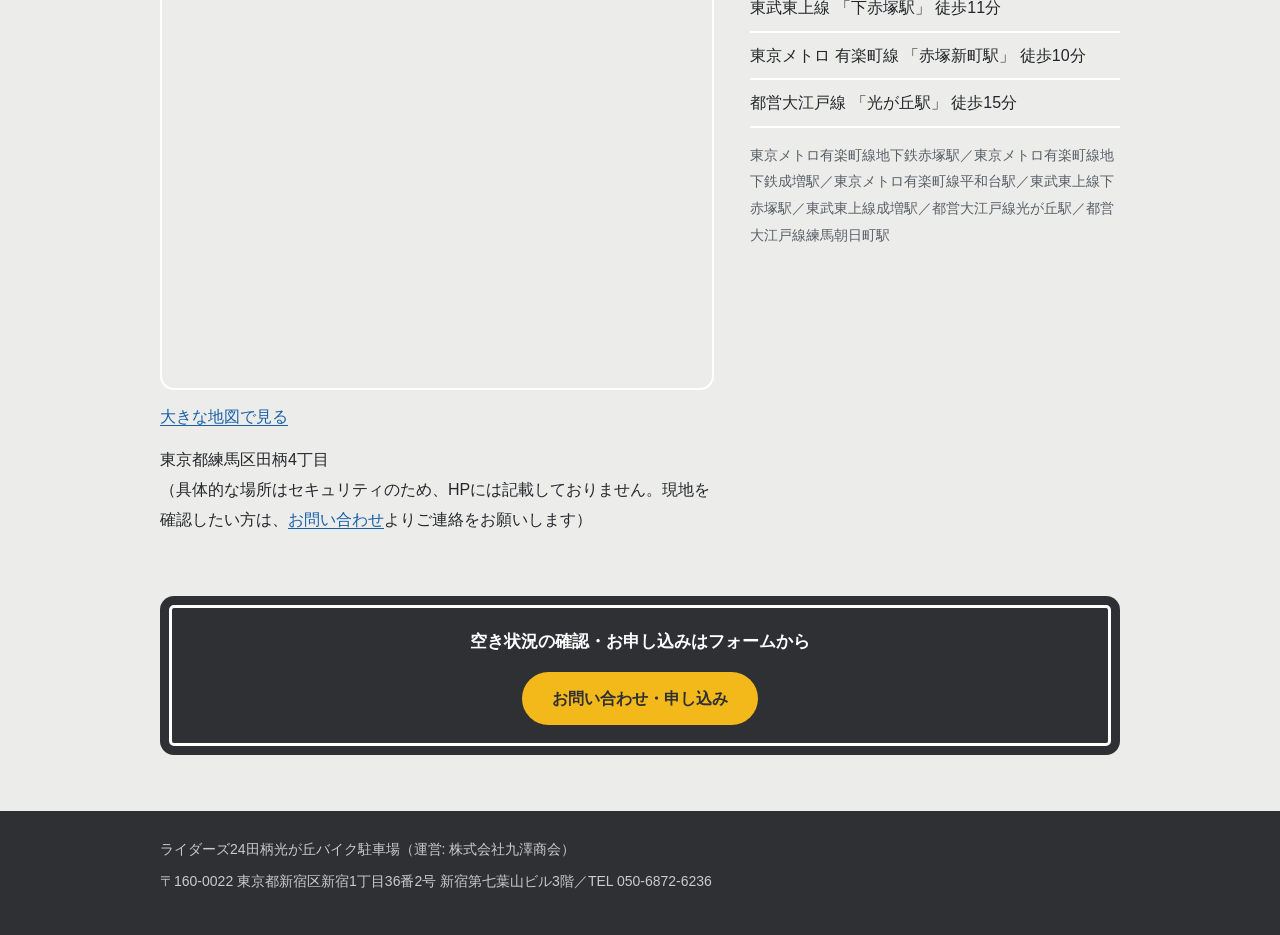
==== commit 2ed496f5: "デザイン刷新: 現地の舗装・白線・車止めを基調にした配色とレイアウト 共通CSSを差し替え、拠点の全5ページを同じデザインに揃えた。 トップは「近くの駅」「所在地」を .access で包み、広い画面" ====
--- a/hikarigaoka/index.html
+++ b/hikarigaoka/index.html
@@ -60,21 +60,26 @@
   <h2>ご利用エリア</h2>
   <p>練馬区、光が丘、下赤塚、地下鉄赤塚、成増、地下鉄成増、和光市、石神井公園、富士見台、中村橋、練馬、さくら台、東武練馬、上板橋、西高島平、新高島平、高島平、西大、蓮根、豊島園、桜台</p>
 
-  <h2>近くの駅</h2>
-  <ul class="stations">
-    <li>東京メトロ 副都心線・有楽町線 「地下鉄赤塚駅」 徒歩11分</li>
-    <li>東武東上線 「下赤塚駅」 徒歩11分</li>
-    <li>東京メトロ 有楽町線 「赤塚新町駅」 徒歩10分</li>
-    <li>都営大江戸線 「光が丘駅」 徒歩15分</li>
-  </ul>
-  <p class="station-names">東京メトロ有楽町線地下鉄赤塚駅／東京メトロ有楽町線地下鉄成増駅／東京メトロ有楽町線平和台駅／東武東上線下赤塚駅／東武東上線成増駅／都営大江戸線光が丘駅／都営大江戸線練馬朝日町駅</p>
-
-  <h2>所在地</h2>
-  <div class="map-wrap">
-    <iframe src="https://www.google.com/maps?q=35.767425,139.639919&amp;z=16&amp;output=embed" loading="lazy" title="ライダーズ24田柄光が丘の地図（東京都練馬区田柄4丁目）" referrerpolicy="no-referrer-when-downgrade"></iframe>
+  <div class="access">
+    <section>
+      <h2>近くの駅</h2>
+      <ul class="stations">
+        <li>東京メトロ 副都心線・有楽町線 「地下鉄赤塚駅」 徒歩11分</li>
+        <li>東武東上線 「下赤塚駅」 徒歩11分</li>
+        <li>東京メトロ 有楽町線 「赤塚新町駅」 徒歩10分</li>
+        <li>都営大江戸線 「光が丘駅」 徒歩15分</li>
+      </ul>
+      <p class="station-names">東京メトロ有楽町線地下鉄赤塚駅／東京メトロ有楽町線地下鉄成増駅／東京メトロ有楽町線平和台駅／東武東上線下赤塚駅／東武東上線成増駅／都営大江戸線光が丘駅／都営大江戸線練馬朝日町駅</p>
+    </section>
+    <section>
+      <h2>所在地</h2>
+      <div class="map-wrap">
+        <iframe src="https://www.google.com/maps?q=35.767425,139.639919&amp;z=16&amp;output=embed" loading="lazy" title="ライダーズ24田柄光が丘の地図（東京都練馬区田柄4丁目）" referrerpolicy="no-referrer-when-downgrade"></iframe>
+      </div>
+      <p><a href="https://www.google.com/maps/search/?api=1&amp;query=35.767425,139.639919" target="_blank" rel="noopener">大きな地図で見る</a></p>
+      <p>東京都練馬区田柄4丁目<br>（具体的な場所はセキュリティのため、HPには記載しておりません。現地を確認したい方は、<a href="contact/">お問い合わせ</a>よりご連絡をお願いします）</p>
+    </section>
   </div>
-  <p><a href="https://www.google.com/maps/search/?api=1&amp;query=35.767425,139.639919" target="_blank" rel="noopener">大きな地図で見る</a></p>
-  <p>東京都練馬区田柄4丁目<br>（具体的な場所はセキュリティのため、HPには記載しておりません。現地を確認したい方は、<a href="contact/">お問い合わせ</a>よりご連絡をお願いします）</p>
 
   <div class="cta">
     <p>空き状況の確認・お申し込みはフォームから</p>
--- a/assets/style.css
+++ b/assets/style.css
@@ -1,13 +1,19 @@
+/* 現地の舗装（アスファルト）・白線・黄色の車止め・ブロック塀から色を取っている */
 :root {
-  --navy: #1d3fbf;
-  --navy-dark: #16309a;
-  --ink: #22242a;
-  --muted: #5c6270;
-  --line: #e3e6ee;
-  --bg-soft: #f4f6fb;
-  --ok: #0e7a3d;
-  --full: #8a8f9c;
-  --radius: 12px;
+  --asphalt: #2e3033;
+  --asphalt-2: #3b3e42;
+  --paint: #ffffff;
+  --rail: #f3b81a;
+  --rail-dark: #d99e00;
+  --sky: #6cc1e8;
+  --sky-ink: #123c66;
+  --concrete: #ecedeb;
+  --ink: #24262a;
+  --muted: #5a5f67;
+  --link: #1760a8;
+  --line: #d9dbd8;
+  --wrap: 1000px;
+  --radius: 14px;
 }
 * { box-sizing: border-box; }
 html { -webkit-text-size-adjust: 100%; }
@@ -15,103 +21,134 @@
   margin: 0;
   font-family: "Hiragino Kaku Gothic ProN", "Hiragino Sans", "Noto Sans JP", "Yu Gothic", Meiryo, sans-serif;
   color: var(--ink);
-  line-height: 1.8;
+  line-height: 1.85;
   font-size: 16px;
-  background: #fff;
-}
-a { color: var(--navy); }
+  background: var(--concrete);
+}
+a { color: var(--link); text-underline-offset: .2em; }
 img { max-width: 100%; height: auto; display: block; }
-
+:focus-visible { outline: 3px solid var(--rail); outline-offset: 2px; }
+
+/* ヘッダー: 舗装面に白線 */
 .site-header {
-  background: var(--navy);
-  color: #fff;
+  background: var(--asphalt);
+  color: var(--paint);
+  border-bottom: 6px solid var(--rail);
 }
 .site-header .inner {
-  max-width: 960px;
+  max-width: var(--wrap);
   margin: 0 auto;
-  padding: 18px 20px 14px;
+  padding: 20px 20px 10px;
 }
 .site-header .brand {
-  color: #fff;
+  color: var(--paint);
   text-decoration: none;
-  font-size: 22px;
-  font-weight: 700;
-  letter-spacing: .02em;
+  font-size: 26px;
+  font-weight: 800;
+  letter-spacing: .04em;
+  line-height: 1.3;
+  display: inline-block;
 }
 .site-header .brand small {
   display: block;
-  font-size: 13px;
-  font-weight: 400;
+  font-size: 14px;
+  font-weight: 500;
+  letter-spacing: .12em;
   opacity: .85;
 }
 .main-nav {
-  max-width: 960px;
+  max-width: var(--wrap);
   margin: 0 auto;
-  padding: 0 20px 12px;
+  padding: 0 20px;
   display: flex;
   flex-wrap: wrap;
-  gap: 4px 18px;
+  gap: 0 22px;
 }
 .main-nav a {
-  color: #fff;
+  color: var(--paint);
   text-decoration: none;
   font-size: 15px;
-  padding: 2px 0;
-  border-bottom: 2px solid transparent;
-}
-.main-nav a:hover, .main-nav a[aria-current="page"] { border-bottom-color: #fff; }
+  font-weight: 600;
+  padding: 10px 0 8px;
+  border-bottom: 4px solid transparent;
+}
+.main-nav a:hover { border-bottom-color: rgba(255, 255, 255, .5); }
+.main-nav a[aria-current="page"] { border-bottom-color: var(--paint); }
+@media (max-width: 560px) {
+  .main-nav { gap: 0 16px; }
+  .main-nav a { font-size: 14px; }
+}
 
 main {
-  max-width: 960px;
+  max-width: var(--wrap);
   margin: 0 auto;
-  padding: 28px 20px 48px;
-}
-h1 { font-size: 26px; line-height: 1.5; margin: 0 0 16px; }
+  padding: 36px 20px 56px;
+}
+h1 {
+  font-size: clamp(26px, 5vw, 36px);
+  line-height: 1.4;
+  font-weight: 800;
+  letter-spacing: .02em;
+  margin: 0 0 14px;
+}
+/* 見出しの印は車止め（逆U字のガードパイプ）の形 */
 h2 {
-  font-size: 20px;
-  margin: 36px 0 12px;
-  padding-left: 10px;
-  border-left: 5px solid var(--navy);
+  font-size: 21px;
   line-height: 1.5;
+  font-weight: 800;
+  margin: 44px 0 14px;
+  display: flex;
+  align-items: flex-end;
+  gap: 10px;
+}
+h2::before {
+  content: "";
+  flex: none;
+  width: 22px;
+  height: 16px;
+  margin-bottom: .3em;
+  border: 4px solid var(--rail);
+  border-bottom: none;
+  border-radius: 8px 8px 0 0;
 }
 p { margin: 0 0 14px; }
-.lead { font-size: 18px; }
-
-.hero img {
-  width: 100%;
-  border-radius: var(--radius);
-}
-.gallery {
-  display: grid;
-  grid-template-columns: repeat(3, 1fr);
-  gap: 10px;
-  margin: 18px 0;
-}
-.gallery img { border-radius: 8px; aspect-ratio: 4 / 3; object-fit: cover; width: 100%; }
+main > p, .lead { max-width: 46em; }
+.lead { font-size: 18px; color: var(--muted); }
 
 .feature-box {
-  background: #4aa8e0;
-  border-radius: 24px;
-  padding: 26px 30px;
-  margin: 22px 0;
-  color: #fff;
+  background: var(--sky);
+  border-radius: 28px;
+  padding: 28px 32px;
+  margin: 28px 0;
+  color: var(--sky-ink);
 }
 .feature-box h2 {
-  border: none;
-  padding: 0;
-  margin: 0 0 10px;
-  color: #16309a;
-  font-size: 22px;
+  margin: 0 0 12px;
+  justify-content: center;
   text-align: center;
-}
-.feature-box ul { margin: 0; padding-left: 22px; font-weight: 700; }
-.feature-box li { margin-bottom: 4px; }
+  font-size: 23px;
+}
+.feature-box h2::before { display: none; }
+.feature-box ul {
+  margin: 0 auto;
+  padding-left: 1.3em;
+  max-width: 30em;
+  font-weight: 700;
+  font-size: 17px;
+}
+.feature-box li { margin-bottom: 6px; }
+@media (max-width: 560px) {
+  .feature-box { padding: 22px 20px; border-radius: 22px; }
+  .feature-box h2 { font-size: 19px; }
+  .feature-box ul { font-size: 16px; }
+}
 
 .slider {
   position: relative;
   border-radius: var(--radius);
   overflow: hidden;
-  margin: 18px 0;
+  margin: 28px 0;
+  background: var(--asphalt);
 }
 .slider .slides img {
   display: none;
@@ -124,45 +161,69 @@
   position: absolute;
   top: 50%;
   transform: translateY(-50%);
-  background: rgba(0, 0, 0, .45);
-  color: #fff;
-  border: none;
-  width: 40px;
-  height: 40px;
+  background: rgba(46, 48, 51, .75);
+  color: var(--paint);
+  border: 2px solid rgba(255, 255, 255, .8);
+  width: 44px;
+  height: 44px;
   border-radius: 50%;
-  font-size: 24px;
+  font-size: 26px;
   line-height: 1;
+  padding: 0 0 3px;
   cursor: pointer;
 }
-.slider-btn.prev { left: 10px; }
-.slider-btn.next { right: 10px; }
+.slider-btn:hover { background: var(--asphalt); }
+.slider-btn.prev { left: 12px; }
+.slider-btn.next { right: 12px; }
 .slider-dots {
   position: absolute;
-  bottom: 10px;
+  bottom: 12px;
   left: 0;
   right: 0;
-  text-align: center;
-}
+  display: flex;
+  justify-content: center;
+  gap: 8px;
+}
+/* ドットは白線の短い区切り */
 .slider-dots button {
-  width: 10px;
-  height: 10px;
-  border-radius: 50%;
+  width: 22px;
+  height: 6px;
+  border-radius: 3px;
   border: none;
-  margin: 0 4px;
   background: rgba(255, 255, 255, .55);
   cursor: pointer;
   padding: 0;
 }
-.slider-dots button.active { background: #fff; }
-
-ul.stations { padding-left: 22px; }
-ul.stations li { margin-bottom: 4px; }
-.station-names { color: var(--muted); font-size: 14px; }
+.slider-dots button.active { background: var(--rail); }
+
+/* 近くの駅と所在地: 広い画面では Wix 版と同じく地図と駅を横並び */
+.access { margin-top: 44px; }
+.access > section > h2:first-child { margin-top: 0; }
+.access > section + section { margin-top: 44px; }
+@media (min-width: 820px) {
+  .access {
+    display: grid;
+    grid-template-columns: 3fr 2fr;
+    gap: 36px;
+    align-items: start;
+  }
+  .access > section:first-child { order: 2; }
+  .access > section + section { margin-top: 0; }
+}
+
+ul.stations { list-style: none; padding: 0; margin: 0 0 14px; }
+ul.stations li {
+  padding: 8px 0;
+  border-bottom: 2px solid var(--paint);
+}
+ul.stations li:first-child { border-top: 2px solid var(--paint); }
+.station-names { color: var(--muted); font-size: 14px; line-height: 1.9; }
 
 .map-wrap {
   border-radius: var(--radius);
   overflow: hidden;
-  margin: 12px 0;
+  margin: 0 0 12px;
+  border: 2px solid var(--paint);
 }
 .map-wrap iframe {
   width: 100%;
@@ -170,92 +231,112 @@
   border: 0;
   display: block;
 }
-
-.card {
-  border: 1px solid var(--line);
-  border-radius: var(--radius);
-  padding: 20px;
-  background: #fff;
-}
-.card h3 { margin: 0 0 8px; font-size: 18px; }
-.card-grid { display: grid; grid-template-columns: 1fr; gap: 14px; }
-@media (min-width: 640px) { .card-grid { grid-template-columns: 1fr 1fr; } }
-
-.price-big { font-size: 30px; font-weight: 700; color: var(--navy-dark); }
-.badge {
+@media (max-width: 560px) { .map-wrap iframe { height: 360px; } }
+
+.price-big {
   display: inline-block;
-  background: var(--ok);
-  color: #fff;
-  border-radius: 999px;
-  padding: 1px 12px;
-  font-size: 14px;
-  font-weight: 700;
-  vertical-align: middle;
+  font-size: clamp(28px, 6vw, 38px);
+  font-weight: 800;
+  color: var(--paint);
+  background: var(--asphalt);
+  border-radius: var(--radius);
+  padding: 10px 24px;
+  letter-spacing: .02em;
 }
 
 table.slots, table.info {
   width: 100%;
   border-collapse: collapse;
-  margin: 12px 0 18px;
+  margin: 14px 0 20px;
   font-size: 16px;
 }
-table.slots th, table.slots td,
+table.info { background: #fff; border-radius: var(--radius); overflow: hidden; }
 table.info th, table.info td {
-  border: 1px solid var(--line);
-  padding: 10px 12px;
+  border-bottom: 1px solid var(--line);
+  padding: 12px 16px;
   text-align: left;
 }
-table.slots th, table.info th { background: var(--bg-soft); font-weight: 700; }
-table.slots td { text-align: center; }
-table.slots th { text-align: center; }
-.st-open { color: var(--ok); font-weight: 700; }
-.st-full { color: var(--full); }
+table.info tr:last-child th, table.info tr:last-child td { border-bottom: none; }
+table.info th { width: 40%; font-weight: 700; color: var(--muted); white-space: nowrap; }
+
+/* 空き状況の表は、上から見た区画（舗装に白線で区切った枠）として見せる */
+table.slots {
+  max-width: 520px;
+  background: var(--asphalt);
+  color: var(--paint);
+  border-radius: var(--radius);
+  overflow: hidden;
+}
+table.slots th, table.slots td {
+  padding: 14px 16px;
+  text-align: center;
+  border-bottom: 3px solid var(--paint);
+}
+table.slots tr:last-child td { border-bottom: none; }
+table.slots th { background: var(--asphalt-2); font-weight: 600; font-size: 14px; border-bottom-width: 0; }
+table.slots td:first-child { font-size: 22px; font-weight: 800; width: 35%; }
+.st-open { color: var(--rail); font-weight: 800; }
+.st-full { color: #a3a6aa; }
 
 .notice {
-  background: #fff8e6;
-  border: 1px solid #f0dfa8;
-  border-radius: var(--radius);
+  background: #fff8e1;
+  border-left: 6px solid var(--rail);
+  border-radius: 0 var(--radius) var(--radius) 0;
   padding: 14px 18px;
-  margin: 16px 0;
-}
-ol.flow { padding-left: 22px; }
-ol.flow li { margin-bottom: 8px; }
-
-.qa dt { font-weight: 700; font-size: 17px; margin: 22px 0 6px; }
-.qa dd { margin: 0 0 8px; }
-
+  margin: 16px 0 8px;
+  max-width: 40em;
+}
+ol.flow { padding-left: 1.6em; max-width: 40em; }
+ol.flow li { margin-bottom: 10px; padding-left: 4px; }
+ol.flow li::marker { font-weight: 800; }
+
+.qa { max-width: 44em; }
+.qa dt { font-weight: 800; font-size: 17px; margin: 28px 0 6px; }
+.qa dt:first-child { margin-top: 8px; }
+.qa dd {
+  margin: 0 0 8px;
+  padding: 0 0 16px;
+  border-bottom: 2px solid var(--paint);
+}
+
+/* CTA: 舗装面の上に白線で囲った区画 */
 .cta {
-  background: var(--bg-soft);
-  border-radius: var(--radius);
-  padding: 22px;
+  background: var(--asphalt);
+  color: var(--paint);
+  border-radius: var(--radius);
+  padding: 30px 22px;
   text-align: center;
-  margin: 32px 0 0;
-}
+  margin: 48px 0 0;
+  outline: 3px solid var(--paint);
+  outline-offset: -12px;
+}
+.cta p { margin: 0 0 6px; font-weight: 700; font-size: 17px; max-width: none; }
+.cta a:not(.btn) { color: var(--paint); }
 .cta .tel {
   display: inline-block;
   font-size: 26px;
-  font-weight: 700;
-  color: var(--navy-dark);
+  font-weight: 800;
   text-decoration: none;
-  margin: 6px 0;
+  margin: 0 0 14px;
 }
 .btn {
   display: inline-block;
-  background: var(--navy);
-  color: #fff;
+  background: var(--rail);
+  color: var(--asphalt);
   text-decoration: none;
   border-radius: 999px;
-  padding: 10px 26px;
-  font-weight: 700;
+  padding: 12px 30px;
+  font-weight: 800;
   margin-top: 8px;
 }
-.btn:hover { background: var(--navy-dark); }
+.btn:hover { background: var(--rail-dark); }
+.cta .btn { margin-bottom: 14px; }
+.cta .btn:last-child { margin-bottom: 0; }
 
 .site-footer {
-  border-top: 1px solid var(--line);
-  background: var(--bg-soft);
-  color: var(--muted);
+  background: var(--asphalt);
+  color: #c9cbcd;
   font-size: 14px;
 }
-.site-footer .inner { max-width: 960px; margin: 0 auto; padding: 22px 20px 30px; }
+.site-footer .inner { max-width: var(--wrap); margin: 0 auto; padding: 26px 20px 34px; }
 .site-footer p { margin: 0 0 6px; }
